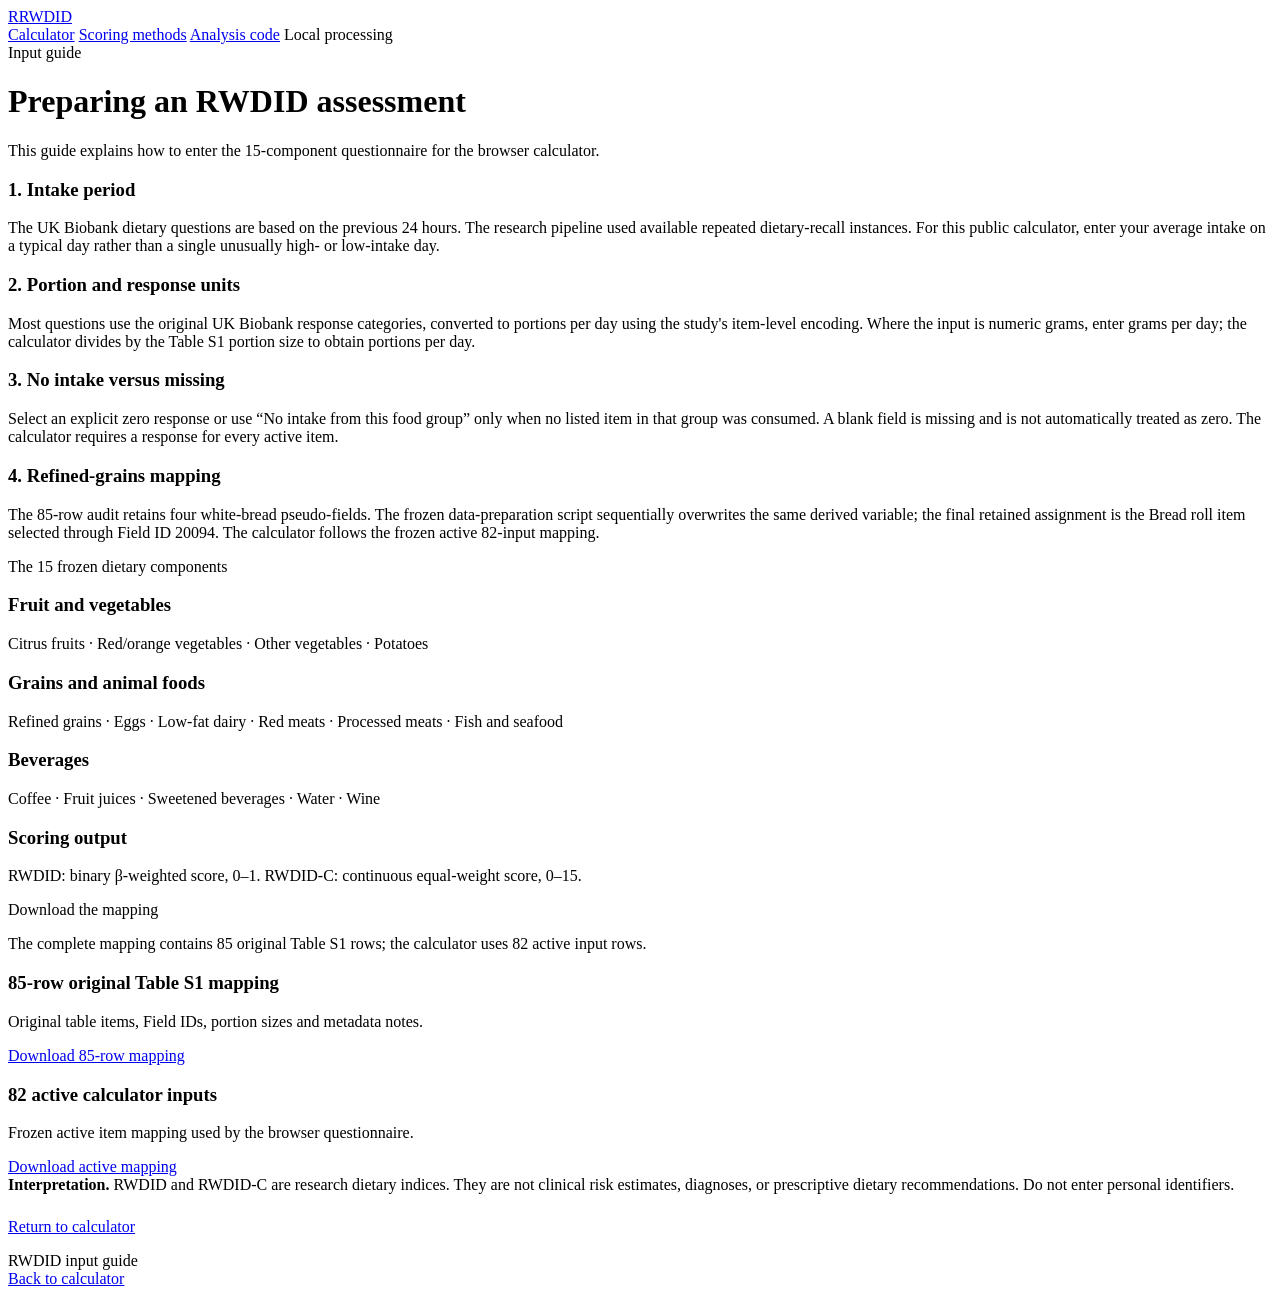
==== input-guide.html @ 2bdc981e "Add files via upload" ====
<!doctype html>
<html lang="en">
<head>
  <meta charset="utf-8">
  <meta name="viewport" content="width=device-width, initial-scale=1">
  <title>RWDID | Input Guide</title>
  <link rel="stylesheet" href="assets/styles.css">
</head>
<body>
  <header class="topbar">
    <div class="container nav">
      <a class="brand" href="index.html"><span class="brand-mark">R</span><span>RWDID</span></a>
      <nav class="nav-links">
        <a href="index.html#calculator">Calculator</a>
        <a href="index.html#methods">Scoring methods</a>
        <a href="index.html#analysis-code">Analysis code</a>
        <span class="local-pill"><i></i> Local processing</span>
      </nav>
    </div>
  </header>
  <main class="methods-section">
    <div class="container">
      <div class="section-kicker">Input guide</div>
      <h1 class="section-title">Preparing an RWDID assessment</h1>
      <p class="section-copy">This guide explains how to enter the 15-component questionnaire for the browser calculator.</p>

      <div class="method-grid">
        <article class="method-card">
          <h3>1. Intake period</h3>
          <p>The UK Biobank dietary questions are based on the previous 24 hours. The research pipeline used available repeated dietary-recall instances. For this public calculator, enter your average intake on a typical day rather than a single unusually high- or low-intake day.</p>
        </article>
        <article class="method-card">
          <h3>2. Portion and response units</h3>
          <p>Most questions use the original UK Biobank response categories, converted to portions per day using the study's item-level encoding. Where the input is numeric grams, enter grams per day; the calculator divides by the Table S1 portion size to obtain portions per day.</p>
        </article>
        <article class="method-card">
          <h3>3. No intake versus missing</h3>
          <p>Select an explicit zero response or use “No intake from this food group” only when no listed item in that group was consumed. A blank field is missing and is not automatically treated as zero. The calculator requires a response for every active item.</p>
        </article>
        <article class="method-card">
          <h3>4. Refined-grains mapping</h3>
          <p>The 85-row audit retains four white-bread pseudo-fields. The frozen data-preparation script sequentially overwrites the same derived variable; the final retained assignment is the Bread roll item selected through Field ID 20094. The calculator follows the frozen active 82-input mapping.</p>
        </article>
      </div>

      <div class="section-subhead">The 15 frozen dietary components</div>
      <div class="resource-grid">
        <article class="resource-card"><h3>Fruit and vegetables</h3><p>Citrus fruits · Red/orange vegetables · Other vegetables · Potatoes</p></article>
        <article class="resource-card"><h3>Grains and animal foods</h3><p>Refined grains · Eggs · Low-fat dairy · Red meats · Processed meats · Fish and seafood</p></article>
        <article class="resource-card"><h3>Beverages</h3><p>Coffee · Fruit juices · Sweetened beverages · Water · Wine</p></article>
        <article class="resource-card"><h3>Scoring output</h3><p>RWDID: binary β-weighted score, 0–1. RWDID-C: continuous equal-weight score, 0–15.</p></article>
      </div>

      <div class="section-subhead">Download the mapping</div>
      <p class="section-copy">The complete mapping contains 85 original Table S1 rows; the calculator uses 82 active input rows.</p>
      <div class="resource-grid">
        <article class="resource-card">
          <h3>85-row original Table S1 mapping</h3>
          <p>Original table items, Field IDs, portion sizes and metadata notes.</p>
          <a class="btn btn-secondary" href="data/field_mapping_final15_85.csv" download>Download 85-row mapping</a>
        </article>
        <article class="resource-card">
          <h3>82 active calculator inputs</h3>
          <p>Frozen active item mapping used by the browser questionnaire.</p>
          <a class="btn btn-secondary" href="data/field_mapping_active82.csv" download>Download active mapping</a>
        </article>
      </div>

      <div class="note-block">
        <strong>Interpretation.</strong> RWDID and RWDID-C are research dietary indices. They are not clinical risk estimates, diagnoses, or prescriptive dietary recommendations. Do not enter personal identifiers.
      </div>
      <p style="margin-top:24px"><a class="btn btn-primary" href="index.html#calculator">Return to calculator</a></p>
    </div>
  </main>
  <footer class="footer"><div class="container footer-row"><span>RWDID input guide</span><div class="footer-links"><a href="index.html">Back to calculator</a></div></div></footer>
</body>
</html>
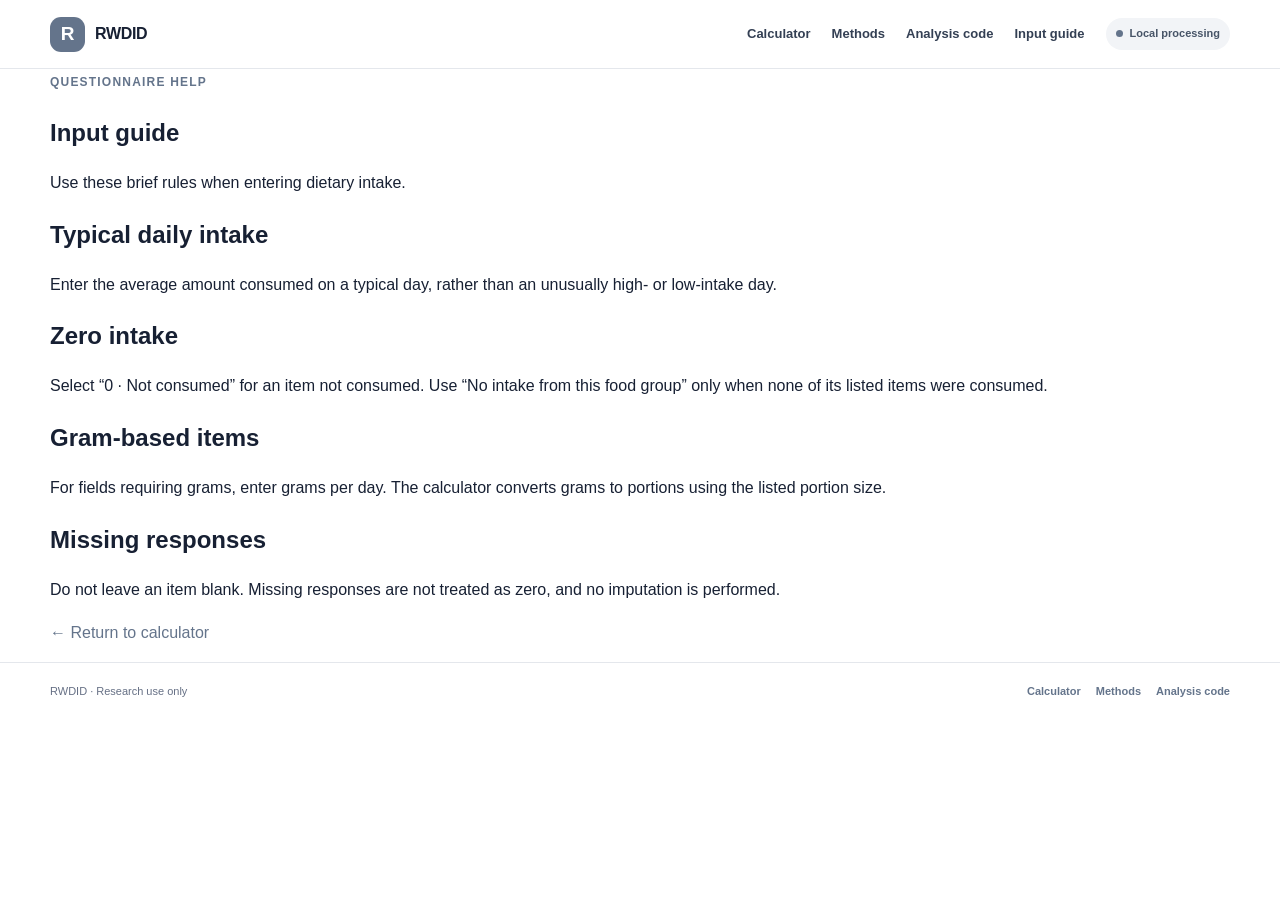
==== commit 29c1f3fd: "Add files via upload" ====
--- a/input-guide.html
+++ b/input-guide.html
@@ -3,75 +3,39 @@
 <head>
   <meta charset="utf-8">
   <meta name="viewport" content="width=device-width, initial-scale=1">
+  <meta name="description" content="Brief input guide for the 15-component RWDID dietary questionnaire.">
   <title>RWDID | Input Guide</title>
   <link rel="stylesheet" href="assets/styles.css">
+  <script defer src="assets/palette.js"></script>
 </head>
 <body>
-  <header class="topbar">
-    <div class="container nav">
-      <a class="brand" href="index.html"><span class="brand-mark">R</span><span>RWDID</span></a>
-      <nav class="nav-links">
-        <a href="index.html#calculator">Calculator</a>
-        <a href="index.html#methods">Scoring methods</a>
-        <a href="index.html#analysis-code">Analysis code</a>
-        <span class="local-pill"><i></i> Local processing</span>
-      </nav>
+<header class="topbar"><div class="container nav">
+  <a class="brand" href="index.html"><span class="brand-mark">R</span><strong>RWDID</strong></a>
+  <nav class="nav-links" aria-label="Main navigation">
+    <a href="index.html">Calculator</a><a href="methods.html">Methods</a>
+    <a href="resources.html">Analysis code</a><a href="input-guide.html" aria-current="page">Input guide</a>
+    <span class="local-pill"><i class="local-dot"></i> Local processing</span>
+  </nav>
+</div></header>
+<div id="boot-state" class="boot-state" hidden>Loading…</div>
+<main id="app-shell">
+  <section class="page-hero"><div class="container">
+    <div class="eyebrow">Questionnaire help</div>
+    <h1>Input guide</h1>
+    <p>Use these brief rules when entering dietary intake.</p>
+  </div></section>
+  <section class="content-section"><div class="container">
+    <div class="guide-grid">
+      <article class="guide-card"><h2>Typical daily intake</h2><p>Enter the average amount consumed on a typical day, rather than an unusually high- or low-intake day.</p></article>
+      <article class="guide-card"><h2>Zero intake</h2><p>Select “0 · Not consumed” for an item not consumed. Use “No intake from this food group” only when none of its listed items were consumed.</p></article>
+      <article class="guide-card"><h2>Gram-based items</h2><p>For fields requiring grams, enter grams per day. The calculator converts grams to portions using the listed portion size.</p></article>
+      <article class="guide-card"><h2>Missing responses</h2><p>Do not leave an item blank. Missing responses are not treated as zero, and no imputation is performed.</p></article>
     </div>
-  </header>
-  <main class="methods-section">
-    <div class="container">
-      <div class="section-kicker">Input guide</div>
-      <h1 class="section-title">Preparing an RWDID assessment</h1>
-      <p class="section-copy">This guide explains how to enter the 15-component questionnaire for the browser calculator.</p>
-
-      <div class="method-grid">
-        <article class="method-card">
-          <h3>1. Intake period</h3>
-          <p>The UK Biobank dietary questions are based on the previous 24 hours. The research pipeline used available repeated dietary-recall instances. For this public calculator, enter your average intake on a typical day rather than a single unusually high- or low-intake day.</p>
-        </article>
-        <article class="method-card">
-          <h3>2. Portion and response units</h3>
-          <p>Most questions use the original UK Biobank response categories, converted to portions per day using the study's item-level encoding. Where the input is numeric grams, enter grams per day; the calculator divides by the Table S1 portion size to obtain portions per day.</p>
-        </article>
-        <article class="method-card">
-          <h3>3. No intake versus missing</h3>
-          <p>Select an explicit zero response or use “No intake from this food group” only when no listed item in that group was consumed. A blank field is missing and is not automatically treated as zero. The calculator requires a response for every active item.</p>
-        </article>
-        <article class="method-card">
-          <h3>4. Refined-grains mapping</h3>
-          <p>The 85-row audit retains four white-bread pseudo-fields. The frozen data-preparation script sequentially overwrites the same derived variable; the final retained assignment is the Bread roll item selected through Field ID 20094. The calculator follows the frozen active 82-input mapping.</p>
-        </article>
-      </div>
-
-      <div class="section-subhead">The 15 frozen dietary components</div>
-      <div class="resource-grid">
-        <article class="resource-card"><h3>Fruit and vegetables</h3><p>Citrus fruits · Red/orange vegetables · Other vegetables · Potatoes</p></article>
-        <article class="resource-card"><h3>Grains and animal foods</h3><p>Refined grains · Eggs · Low-fat dairy · Red meats · Processed meats · Fish and seafood</p></article>
-        <article class="resource-card"><h3>Beverages</h3><p>Coffee · Fruit juices · Sweetened beverages · Water · Wine</p></article>
-        <article class="resource-card"><h3>Scoring output</h3><p>RWDID: binary β-weighted score, 0–1. RWDID-C: continuous equal-weight score, 0–15.</p></article>
-      </div>
-
-      <div class="section-subhead">Download the mapping</div>
-      <p class="section-copy">The complete mapping contains 85 original Table S1 rows; the calculator uses 82 active input rows.</p>
-      <div class="resource-grid">
-        <article class="resource-card">
-          <h3>85-row original Table S1 mapping</h3>
-          <p>Original table items, Field IDs, portion sizes and metadata notes.</p>
-          <a class="btn btn-secondary" href="data/field_mapping_final15_85.csv" download>Download 85-row mapping</a>
-        </article>
-        <article class="resource-card">
-          <h3>82 active calculator inputs</h3>
-          <p>Frozen active item mapping used by the browser questionnaire.</p>
-          <a class="btn btn-secondary" href="data/field_mapping_active82.csv" download>Download active mapping</a>
-        </article>
-      </div>
-
-      <div class="note-block">
-        <strong>Interpretation.</strong> RWDID and RWDID-C are research dietary indices. They are not clinical risk estimates, diagnoses, or prescriptive dietary recommendations. Do not enter personal identifiers.
-      </div>
-      <p style="margin-top:24px"><a class="btn btn-primary" href="index.html#calculator">Return to calculator</a></p>
-    </div>
-  </main>
-  <footer class="footer"><div class="container footer-row"><span>RWDID input guide</span><div class="footer-links"><a href="index.html">Back to calculator</a></div></div></footer>
+    <p class="section-intro" style="margin-top:18px"><a href="index.html#calculator">← Return to calculator</a></p>
+  </div></section>
+</main>
+<footer class="footer"><div class="container footer-row">
+  <span>RWDID · Research use only</span><div class="footer-links"><a href="index.html">Calculator</a><a href="methods.html">Methods</a><a href="resources.html">Analysis code</a></div>
+</div></footer>
 </body>
 </html>
--- a/assets/styles.css
+++ b/assets/styles.css
@@ -0,0 +1,181 @@
+ :root{
+  --ink:#172033; --muted:#667085; --line:#e4e7ec; --soft:#f8fafc;
+  --surface:#ffffff; --surface-alt:#fbfcfe; --shadow:0 10px 34px rgba(16,24,40,.07);
+  --radius:18px;
+  --neutral:#344054;
+  --friendly-1:#64748b; --friendly-2:#64748b; --friendly-3:#64748b;
+  --friendly-4:#64748b; --friendly-5:#64748b; --friendly-6:#64748b;
+  --friendly-7:#64748b; --friendly-8:#64748b; --friendly-9:#64748b;
+  --friendly-10:#64748b; --friendly-11:#64748b; --friendly-12:#64748b; --friendly-13:#64748b;
+}
+*{box-sizing:border-box}
+html{scroll-behavior:smooth}
+body{margin:0;color:var(--ink);font-family:Inter,ui-sans-serif,-apple-system,BlinkMacSystemFont,"Segoe UI",Roboto,Helvetica,Arial,sans-serif;background:#fff;line-height:1.55}
+a{color:var(--friendly-3);text-decoration:none}
+a:hover{text-decoration:underline}
+.container{width:min(1180px,calc(100% - 42px));margin:0 auto}
+.topbar{position:sticky;top:0;z-index:30;background:rgba(255,255,255,.94);backdrop-filter:blur(14px);border-bottom:1px solid var(--line)}
+.nav{min-height:68px;display:flex;align-items:center;justify-content:space-between;gap:24px}
+.brand{display:flex;align-items:center;gap:10px;font-weight:850;color:var(--ink);letter-spacing:-.02em}
+.brand-mark{width:35px;height:35px;border-radius:11px;background:var(--friendly-1);display:grid;place-items:center;color:#fff;font-weight:900;font-size:19px}
+.nav-links{display:flex;align-items:center;gap:21px;font-size:13px;font-weight:700;flex-wrap:wrap}
+.nav-links a{color:#344054}
+.local-pill{display:inline-flex;align-items:center;gap:7px;padding:7px 10px;border-radius:999px;background:#f2f4f7;color:#475467;font-size:11px;font-weight:750}
+.local-pill i{width:7px;height:7px;border-radius:50%;background:var(--friendly-4)}
+.hero{padding:76px 0 58px;background:radial-gradient(circle at 84% 5%,rgba(100,116,139,.10) 0,rgba(100,116,139,0) 34%),linear-gradient(180deg,#fff 0,#fbfcff 100%)}
+.hero-inner{max-width:1180px}
+.eyebrow{display:inline-flex;align-items:center;gap:8px;color:var(--friendly-3);font-size:12px;text-transform:uppercase;letter-spacing:.1em;font-weight:850}
+.hero h1{font-size:clamp(48px,7vw,76px);line-height:.98;margin:16px 0 12px;letter-spacing:-.06em}
+.hero .subhead{font-size:22px;font-weight:700;color:#344054;margin:0 0 14px}
+.hero p.lead{font-size:17px;max-width:790px;color:var(--muted);margin:0 0 26px}
+.hero-actions{display:flex;gap:11px;flex-wrap:wrap}
+.btn{border:0;border-radius:11px;padding:11px 17px;font:inherit;font-size:13px;font-weight:780;cursor:pointer;display:inline-flex;align-items:center;justify-content:center;gap:8px;transition:.18s ease}
+.btn-primary{background:var(--friendly-1);color:#fff;box-shadow:0 5px 15px rgba(23,32,51,.13)}
+.btn-primary:hover{filter:brightness(.92);text-decoration:none;transform:translateY(-1px)}
+.btn-secondary{background:#fff;color:#344054;border:1px solid #d0d5dd}
+.btn-secondary:hover{background:#f9fafb;text-decoration:none}
+.btn:disabled{opacity:.45;cursor:not-allowed;transform:none}
+.privacy-note{margin-top:18px;color:var(--muted);font-size:12px;display:flex;align-items:flex-start;gap:8px;max-width:860px}
+.privacy-note svg{width:16px;height:16px;flex:0 0 16px;margin-top:2px}
+.palette-warning{margin-top:18px;padding:12px 14px;border:1px solid #f2d28a;border-left:4px solid #b7791f;border-radius:9px;background:#fffbeb;color:#795b20;font-size:12px;max-width:900px}
+.palette-warning code{font-size:11px}
+.what{padding:42px 0 66px}
+.section-kicker{font-size:11px;font-weight:850;letter-spacing:.12em;color:var(--friendly-3);text-transform:uppercase}
+.section-title{font-size:clamp(27px,3.4vw,35px);letter-spacing:-.04em;margin:7px 0 8px}
+.section-copy{color:var(--muted);max-width:820px;margin:0;font-size:14px}
+.steps{display:grid;grid-template-columns:repeat(3,1fr);gap:17px;margin-top:26px}
+.step-card{border:1px solid var(--line);border-radius:var(--radius);padding:21px;background:#fff;box-shadow:0 2px 8px rgba(16,24,40,.025)}
+.step-num{width:34px;height:34px;border-radius:10px;background:color-mix(in srgb,var(--friendly-3) 14%,white);color:var(--friendly-3);display:grid;place-items:center;font-weight:850}
+.step-card h3{font-size:16px;margin:14px 0 6px}
+.step-card p{margin:0;color:var(--muted);font-size:13px}
+.assessment{background:var(--soft);padding:60px 0 76px;border-top:1px solid #eef2f6;border-bottom:1px solid #eef2f6}
+.assessment-head{margin-bottom:22px}
+.progress-panel{display:flex;align-items:center;justify-content:space-between;gap:20px;background:#fff;border:1px solid var(--line);border-radius:13px;padding:14px 17px;margin:20px 0}
+.progress-copy{flex:1}
+.progress-copy strong{font-size:13px;color:#344054}
+.progress-copy small{font-size:11px;color:var(--muted)}
+.progress-track{height:7px;background:#edf0f4;border-radius:99px;max-width:540px;margin:8px 0 5px;overflow:hidden}
+.progress-track span{height:100%;width:0;display:block;border-radius:99px;background:var(--friendly-4);transition:width .2s ease}
+.progress-percent{font-size:19px;color:var(--friendly-3)}
+.assessment-grid{display:grid;grid-template-columns:minmax(0,1.08fr) minmax(350px,.92fr);gap:20px;align-items:start}
+.questionnaire-column{min-width:0}
+.food-group{background:#fff;border:1px solid var(--line);border-radius:13px;margin:12px 0;overflow:hidden;box-shadow:0 1px 2px rgba(16,24,40,.02)}
+.food-group summary{display:flex;align-items:center;gap:11px;cursor:pointer;list-style:none;padding:13px 15px;background:#fff}
+.food-group summary::-webkit-details-marker{display:none}
+.food-group[open] summary{border-bottom:1px solid #eef2f6;background:#fcfcfd}
+.group-index{width:30px;height:30px;flex:0 0 30px;border-radius:9px;background:var(--group-color);color:#fff;display:grid;place-items:center;font-size:11px;font-weight:850}
+.group-title{flex:1;font-size:13px;font-weight:800;color:#344054}
+.group-title small{display:block;color:#98a2b3;font-size:10px;font-weight:500;margin-top:2px}
+.group-progress{font-size:10px;color:#98a2b3;background:#f2f4f7;padding:4px 8px;border-radius:99px;white-space:nowrap}
+.group-progress.complete{background:color-mix(in srgb,var(--friendly-4) 15%,white);color:var(--friendly-4)}
+.chevron{color:#98a2b3;font-size:17px}
+.food-group[open] .chevron{transform:rotate(180deg)}
+.group-content{padding:13px 15px 16px}
+.group-tools{display:flex;align-items:center;justify-content:space-between;gap:10px;flex-wrap:wrap;margin-bottom:13px}
+.no-intake{font-size:11px;color:#475467;display:flex;align-items:center;gap:7px}
+.no-intake input{accent-color:var(--friendly-4);width:15px;height:15px}
+.clear-group{border:1px solid #d0d5dd;background:#fff;color:#667085;border-radius:8px;padding:6px 9px;font-size:10px;cursor:pointer}
+.clear-group:hover{border-color:var(--friendly-3);color:var(--friendly-3)}
+.field-grid{display:grid;grid-template-columns:repeat(2,minmax(0,1fr));gap:12px}
+.field-card{min-width:0;padding:9px;border:1px solid #eef0f3;border-radius:10px;background:#fff}
+.field-label{display:flex;align-items:center;gap:6px;font-size:11px;font-weight:800;color:#344054;line-height:1.35}
+.field-info{display:inline-grid;place-items:center;width:15px;height:15px;border-radius:50%;background:#eef2f6;color:#667085;font-size:9px;cursor:help}
+.field-prompt{font-size:10px;color:#7b8493;line-height:1.4;min-height:29px;margin:6px 0}
+.answer{width:100%;height:36px;border:1px solid #d0d5dd;border-radius:8px;padding:0 9px;background:#fff;color:#344054;font:inherit;font-size:11px}
+.answer:focus{outline:none;border-color:var(--friendly-3);box-shadow:0 0 0 3px color-mix(in srgb,var(--friendly-3) 12%,white)}
+.answer:disabled{background:#f2f4f7;color:#98a2b3}
+.field-meta{display:block;color:#98a2b3;font-size:9px;line-height:1.4;margin-top:5px}
+.inline-note{margin:0 0 12px;padding:10px 12px;background:#fffbeb;border-left:3px solid #d69e2e;color:#795b20;font-size:10px;border-radius:5px}
+.form-actions{padding:17px 3px 24px}
+.status-text{font-size:11px;color:#667085;margin:0 0 10px}
+.status-text.success{color:var(--friendly-4)}
+.status-text.error{color:#b42318}
+.action-buttons{display:flex;gap:9px;flex-wrap:wrap}
+.panel{background:#fff;border:1px solid var(--line);border-radius:var(--radius);box-shadow:0 4px 20px rgba(16,24,40,.04);overflow:hidden}
+.result-panel{position:sticky;top:88px}
+.panel-head{padding:20px 21px 16px;border-bottom:1px solid #eef2f6}
+.panel-head .small{font-size:10px;color:var(--friendly-3);font-weight:850;text-transform:uppercase;letter-spacing:.1em}
+.panel-head h3{margin:5px 0 4px;font-size:19px;letter-spacing:-.025em}
+.panel-head p{margin:0;color:var(--muted);font-size:11px}
+.score-cards{display:grid;grid-template-columns:1fr 1fr;gap:11px;padding:16px}
+.score-card{border:1px solid #e4e7ec;border-radius:12px;padding:13px;background:#fff}
+.score-card-a{border-top:4px solid var(--friendly-4)}
+.score-card-b{border-top:4px solid var(--friendly-8)}
+.score-label{display:block;font-size:10px;font-weight:800;color:#475467;min-height:30px}
+.score-card strong{display:block;font-size:27px;letter-spacing:-.04em;margin:4px 0;color:var(--friendly-3)}
+.score-card small{color:#98a2b3;font-size:10px}
+.score-bar{height:6px;border-radius:99px;background:#eef0f3;overflow:hidden;margin-top:12px}
+.score-bar i{height:100%;width:0;display:block;background:var(--friendly-4);border-radius:99px}
+.score-card-b .score-bar i{background:var(--friendly-8)}
+.result-note{margin:0 16px 14px;padding:10px 11px;border-radius:9px;background:#f8fafc;color:#667085;font-size:10px}
+.table-wrap{width:100%;overflow-x:auto}
+.result-table,.parameter-table{border-collapse:collapse;width:100%;min-width:690px}
+.result-table th,.result-table td,.parameter-table th,.parameter-table td{padding:9px 8px;border-bottom:1px solid #eef0f3;text-align:center;font-size:10px;white-space:nowrap}
+.result-table th,.parameter-table th{background:#f8fafc;color:#667085;font-size:9px;text-transform:uppercase;letter-spacing:.04em}
+.result-table td:first-child,.parameter-table td:first-child{text-align:left;font-weight:750}
+.table-dot{display:inline-block;width:8px;height:8px;border-radius:50%;margin-right:6px}
+.result-actions{display:flex;gap:8px;padding:14px 16px 17px}
+.wide{flex:1}
+.methods-section{padding:62px 0 70px}
+.method-grid{display:grid;grid-template-columns:repeat(2,minmax(0,1fr));gap:16px;margin:23px 0 29px}
+.method-card{border:1px solid var(--line);border-radius:var(--radius);padding:21px;background:#fff}
+.method-kicker{font-size:10px;font-weight:850;text-transform:uppercase;letter-spacing:.09em;color:var(--friendly-3)}
+.method-card h3{font-size:21px;margin:5px 0 10px}
+.formula{padding:13px 15px;border-radius:9px;background:#f8fafc;border-left:4px solid var(--friendly-3);font-family:Georgia,serif;font-size:17px;color:#344054;margin:12px 0}
+.method-card p,.method-card li{font-size:12px;color:#667085;line-height:1.6}
+.method-card ul{padding-left:18px;margin-bottom:0}
+.section-subhead{font-size:17px;font-weight:800;margin:28px 0 10px;letter-spacing:-.02em}
+.parameter-table{min-width:900px}
+.palette-swatches{display:grid;grid-template-columns:repeat(13,minmax(40px,1fr));gap:6px;margin:15px 0}
+.palette-chip{min-width:0;border:1px solid #e4e7ec;border-radius:7px;overflow:hidden;background:#fff}
+.palette-color{display:block;height:30px}
+.palette-chip small{display:block;font-size:8px;color:#667085;padding:4px 2px;text-align:center;overflow-wrap:anywhere}
+.palette-meta{font-size:10px;color:#98a2b3}
+.analysis-section{padding:62px 0 70px;background:#fbfcfe;border-top:1px solid #eef2f6}
+.resource-grid{display:grid;grid-template-columns:repeat(2,minmax(0,1fr));gap:15px;margin:24px 0}
+.resource-card{background:#fff;border:1px solid var(--line);border-radius:var(--radius);padding:20px}
+.resource-icon{width:36px;height:36px;border-radius:10px;background:color-mix(in srgb,var(--friendly-3) 14%,white);color:var(--friendly-3);display:grid;place-items:center;font-weight:900;margin-bottom:11px}
+.resource-card h3{font-size:15px;margin:0 0 8px}
+.resource-card p{font-size:12px;color:var(--muted);margin:0 0 13px;line-height:1.6}
+.resource-card a:not(.btn){display:block;font-size:11px;font-weight:750;color:var(--friendly-3);margin:8px 0;overflow-wrap:anywhere}
+.featured-resource{border-top:4px solid var(--friendly-1)}
+.note-block{padding:13px 15px;background:#f8fafc;border-left:4px solid var(--friendly-3);border-radius:8px;color:#667085;font-size:11px;line-height:1.6}
+.disclaimer{padding:20px 0;background:#f8fafc;border-top:1px solid #eef2f6}
+.disclaimer p{font-size:11px;color:#667085;margin:0}
+.footer{background:#fff;border-top:1px solid var(--line);padding:20px 0}
+.footer-row{display:flex;justify-content:space-between;gap:15px;align-items:center;flex-wrap:wrap;font-size:11px;color:#667085}
+.footer-links{display:flex;gap:15px;flex-wrap:wrap}
+.footer-links a{color:var(--friendly-3);font-weight:700}
+.footer-links span{font-size:10px;color:#98a2b3}
+.loading-panel,.error-panel{padding:25px;background:#fff;border:1px dashed #d0d5dd;border-radius:12px;color:#667085;font-size:12px;text-align:center}
+.error-panel{border-color:#fda29b;color:#b42318}
+[hidden]{display:none!important}
+@media(max-width:980px){
+  .assessment-grid{grid-template-columns:1fr}
+  .result-panel{position:static}
+  .result-table,.parameter-table{min-width:680px}
+  .palette-swatches{grid-template-columns:repeat(7,minmax(40px,1fr))}
+}
+@media(max-width:700px){
+  .container{width:calc(100% - 26px)}
+  .nav{padding:10px 0;align-items:flex-start;flex-direction:column;gap:10px}
+  .nav-links{gap:12px;font-size:11px}
+  .hero{padding:52px 0 42px}
+  .hero .subhead{font-size:18px}
+  .hero p.lead{font-size:15px}
+  .steps,.method-grid,.resource-grid{grid-template-columns:1fr}
+  .field-grid{grid-template-columns:1fr}
+  .field-prompt{min-height:0}
+  .score-cards{grid-template-columns:1fr}
+  .action-buttons{flex-direction:column}
+  .action-buttons .btn{width:100%}
+  .result-actions{flex-direction:column}
+  .palette-swatches{grid-template-columns:repeat(4,minmax(40px,1fr))}
+  .progress-panel{align-items:flex-start}
+}
+@media print{
+  .topbar,.hero-actions,.form-actions,.result-actions,.footer{display:none!important}
+  body{background:#fff}
+  .assessment{background:#fff;padding:0}
+  .result-panel{position:static}
+}
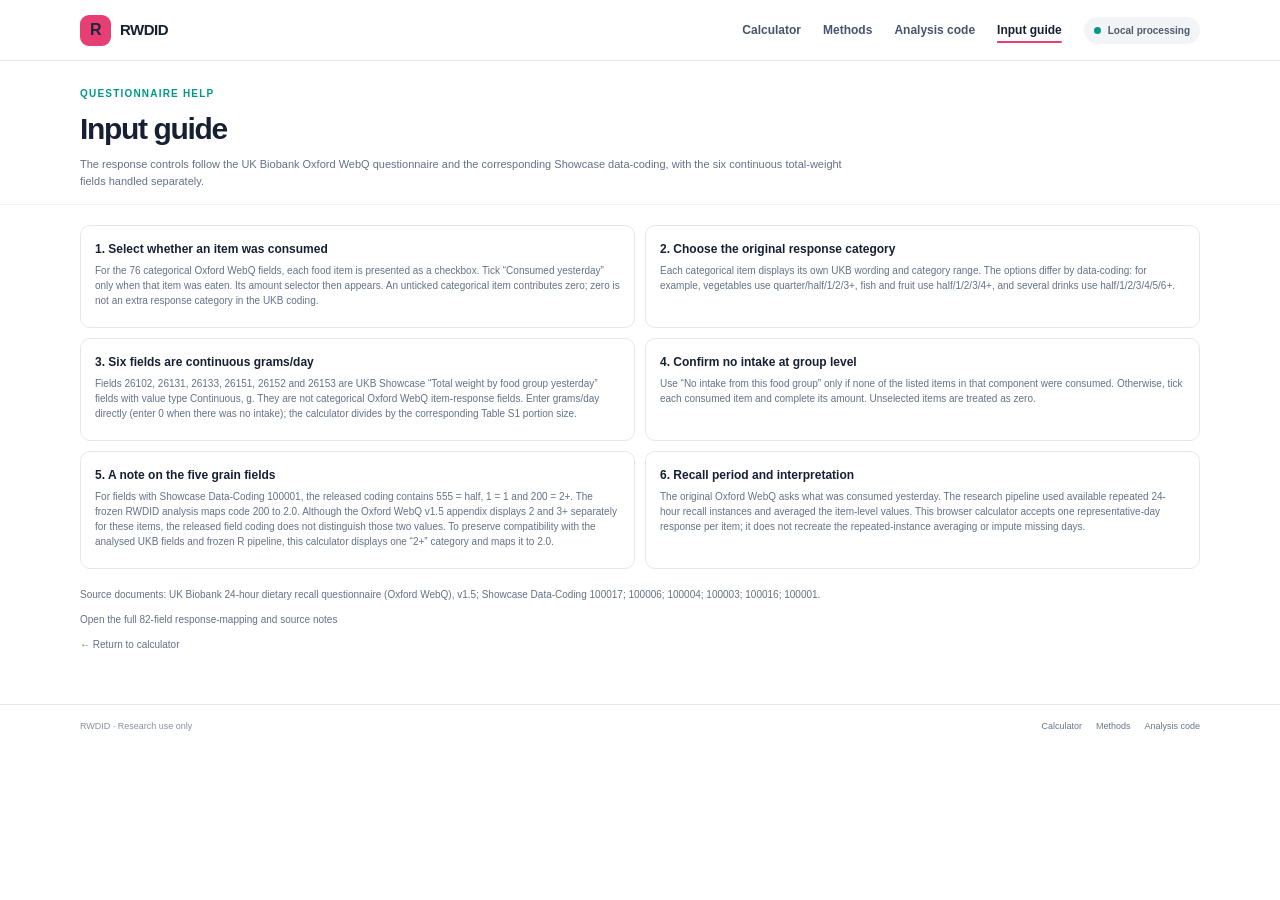
==== commit 766d5895: "Add files via upload" ====
--- a/input-guide.html
+++ b/input-guide.html
@@ -3,7 +3,7 @@
 <head>
   <meta charset="utf-8">
   <meta name="viewport" content="width=device-width, initial-scale=1">
-  <meta name="description" content="Brief input guide for the 15-component RWDID dietary questionnaire.">
+  <meta name="description" content="UK Biobank Oxford WebQ response options and input instructions for the 15-component RWDID calculator.">
   <title>RWDID | Input Guide</title>
   <link rel="stylesheet" href="assets/styles.css">
   <script defer src="assets/palette.js"></script>
@@ -17,21 +17,50 @@
     <span class="local-pill"><i class="local-dot"></i> Local processing</span>
   </nav>
 </div></header>
-<div id="boot-state" class="boot-state" hidden>Loading…</div>
 <main id="app-shell">
   <section class="page-hero"><div class="container">
     <div class="eyebrow">Questionnaire help</div>
     <h1>Input guide</h1>
-    <p>Use these brief rules when entering dietary intake.</p>
+    <p>The response controls follow the UK Biobank Oxford WebQ questionnaire and the corresponding Showcase data-coding, with the six continuous total-weight fields handled separately.</p>
   </div></section>
   <section class="content-section"><div class="container">
     <div class="guide-grid">
-      <article class="guide-card"><h2>Typical daily intake</h2><p>Enter the average amount consumed on a typical day, rather than an unusually high- or low-intake day.</p></article>
-      <article class="guide-card"><h2>Zero intake</h2><p>Select “0 · Not consumed” for an item not consumed. Use “No intake from this food group” only when none of its listed items were consumed.</p></article>
-      <article class="guide-card"><h2>Gram-based items</h2><p>For fields requiring grams, enter grams per day. The calculator converts grams to portions using the listed portion size.</p></article>
-      <article class="guide-card"><h2>Missing responses</h2><p>Do not leave an item blank. Missing responses are not treated as zero, and no imputation is performed.</p></article>
+      <article class="guide-card">
+        <h2>1. Select whether an item was consumed</h2>
+        <p>For the 76 categorical Oxford WebQ fields, each food item is presented as a checkbox. Tick “Consumed yesterday” only when that item was eaten. Its amount selector then appears. An unticked categorical item contributes zero; zero is not an extra response category in the UKB coding.</p>
+      </article>
+      <article class="guide-card">
+        <h2>2. Choose the original response category</h2>
+        <p>Each categorical item displays its own UKB wording and category range. The options differ by data-coding: for example, vegetables use quarter/half/1/2/3+, fish and fruit use half/1/2/3/4+, and several drinks use half/1/2/3/4/5/6+.</p>
+      </article>
+      <article class="guide-card">
+        <h2>3. Six fields are continuous grams/day</h2>
+        <p>Fields 26102, 26131, 26133, 26151, 26152 and 26153 are UKB Showcase “Total weight by food group yesterday” fields with value type Continuous, g. They are not categorical Oxford WebQ item-response fields. Enter grams/day directly (enter 0 when there was no intake); the calculator divides by the corresponding Table S1 portion size.</p>
+      </article>
+      <article class="guide-card">
+        <h2>4. Confirm no intake at group level</h2>
+        <p>Use “No intake from this food group” only if none of the listed items in that component were consumed. Otherwise, tick each consumed item and complete its amount. Unselected items are treated as zero.</p>
+      </article>
+      <article class="guide-card">
+        <h2>5. A note on the five grain fields</h2>
+        <p>For fields with Showcase Data-Coding 100001, the released coding contains 555 = half, 1 = 1 and 200 = 2+. The frozen RWDID analysis maps code 200 to 2.0. Although the Oxford WebQ v1.5 appendix displays 2 and 3+ separately for these items, the released field coding does not distinguish those two values. To preserve compatibility with the analysed UKB fields and frozen R pipeline, this calculator displays one “2+” category and maps it to 2.0.</p>
+      </article>
+      <article class="guide-card">
+        <h2>6. Recall period and interpretation</h2>
+        <p>The original Oxford WebQ asks what was consumed yesterday. The research pipeline used available repeated 24-hour recall instances and averaged the item-level values. This browser calculator accepts one representative-day response per item; it does not recreate the repeated-instance averaging or impute missing days.</p>
+      </article>
     </div>
-    <p class="section-intro" style="margin-top:18px"><a href="index.html#calculator">← Return to calculator</a></p>
+    <p class="section-intro" style="margin-top:18px">
+      Source documents: <a href="https://biobank.ctsu.ox.ac.uk/showcase/showcase/docs/DietWebQ.pdf" target="_blank" rel="noopener">UK Biobank 24-hour dietary recall questionnaire (Oxford WebQ), v1.5</a>;
+      <a href="https://biobank.ndph.ox.ac.uk/showcase/coding.cgi?id=100017" target="_blank" rel="noopener">Showcase Data-Coding 100017</a>;
+      <a href="https://biobank.ndph.ox.ac.uk/showcase/coding.cgi?id=100006" target="_blank" rel="noopener">100006</a>;
+      <a href="https://biobank.ndph.ox.ac.uk/showcase/coding.cgi?id=100004" target="_blank" rel="noopener">100004</a>;
+      <a href="https://biobank.ndph.ox.ac.uk/showcase/coding.cgi?id=100003" target="_blank" rel="noopener">100003</a>;
+      <a href="https://biobank.ndph.ox.ac.uk/showcase/coding.cgi?id=100016" target="_blank" rel="noopener">100016</a>;
+      <a href="https://biobank.ndph.ox.ac.uk/showcase/coding.cgi?id=100001" target="_blank" rel="noopener">100001</a>.
+    </p>
+    <p class="section-intro"><a href="docs/ukb_questionnaire_response_mapping.md">Open the full 82-field response-mapping and source notes</a></p>
+    <p class="section-intro"><a href="index.html#calculator">← Return to calculator</a></p>
   </div></section>
 </main>
 <footer class="footer"><div class="container footer-row">
--- a/assets/styles.css
+++ b/assets/styles.css
@@ -1,181 +1,178 @@
- :root{
-  --ink:#172033; --muted:#667085; --line:#e4e7ec; --soft:#f8fafc;
-  --surface:#ffffff; --surface-alt:#fbfcfe; --shadow:0 10px 34px rgba(16,24,40,.07);
-  --radius:18px;
-  --neutral:#344054;
-  --friendly-1:#64748b; --friendly-2:#64748b; --friendly-3:#64748b;
-  --friendly-4:#64748b; --friendly-5:#64748b; --friendly-6:#64748b;
-  --friendly-7:#64748b; --friendly-8:#64748b; --friendly-9:#64748b;
-  --friendly-10:#64748b; --friendly-11:#64748b; --friendly-12:#64748b; --friendly-13:#64748b;
+*{box-sizing:border-box}
+:root{
+  --ink:#172033;--muted:#657187;--soft:#f6f7f9;--line:#e4e8ee;--paper:#fff;
+  --friendly-1:transparent;--friendly-2:transparent;--friendly-3:transparent;
+  --friendly-4:transparent;--friendly-5:transparent;--friendly-6:transparent;
+  --friendly-7:transparent;--friendly-8:transparent;--friendly-9:transparent;
+  --friendly-10:transparent;--friendly-11:transparent;--friendly-12:transparent;--friendly-13:transparent;
+  --friendly-1-contrast:#172033;--friendly-2-contrast:#172033;--friendly-3-contrast:#172033;
+  --friendly-4-contrast:#172033;--friendly-5-contrast:#172033;--friendly-6-contrast:#172033;
+  --friendly-7-contrast:#172033;--friendly-8-contrast:#172033;--friendly-9-contrast:#172033;
+  --friendly-10-contrast:#172033;--friendly-11-contrast:#172033;--friendly-12-contrast:#172033;--friendly-13-contrast:#172033;
+  --accent-main:transparent;--accent-main-contrast:#172033;
+  --radius:12px;--shadow:0 3px 14px rgba(20,30,50,.045)
 }
-*{box-sizing:border-box}
-html{scroll-behavior:smooth}
-body{margin:0;color:var(--ink);font-family:Inter,ui-sans-serif,-apple-system,BlinkMacSystemFont,"Segoe UI",Roboto,Helvetica,Arial,sans-serif;background:#fff;line-height:1.55}
-a{color:var(--friendly-3);text-decoration:none}
+html{scroll-behavior:smooth;scroll-padding-top:82px}
+body{margin:0;background:#fff;color:var(--ink);font-family:Inter,-apple-system,BlinkMacSystemFont,"Segoe UI",Arial,sans-serif;line-height:1.5}
+a{color:inherit;text-decoration:none}
 a:hover{text-decoration:underline}
-.container{width:min(1180px,calc(100% - 42px));margin:0 auto}
-.topbar{position:sticky;top:0;z-index:30;background:rgba(255,255,255,.94);backdrop-filter:blur(14px);border-bottom:1px solid var(--line)}
-.nav{min-height:68px;display:flex;align-items:center;justify-content:space-between;gap:24px}
-.brand{display:flex;align-items:center;gap:10px;font-weight:850;color:var(--ink);letter-spacing:-.02em}
-.brand-mark{width:35px;height:35px;border-radius:11px;background:var(--friendly-1);display:grid;place-items:center;color:#fff;font-weight:900;font-size:19px}
-.nav-links{display:flex;align-items:center;gap:21px;font-size:13px;font-weight:700;flex-wrap:wrap}
-.nav-links a{color:#344054}
-.local-pill{display:inline-flex;align-items:center;gap:7px;padding:7px 10px;border-radius:999px;background:#f2f4f7;color:#475467;font-size:11px;font-weight:750}
-.local-pill i{width:7px;height:7px;border-radius:50%;background:var(--friendly-4)}
-.hero{padding:76px 0 58px;background:radial-gradient(circle at 84% 5%,rgba(100,116,139,.10) 0,rgba(100,116,139,0) 34%),linear-gradient(180deg,#fff 0,#fbfcff 100%)}
-.hero-inner{max-width:1180px}
-.eyebrow{display:inline-flex;align-items:center;gap:8px;color:var(--friendly-3);font-size:12px;text-transform:uppercase;letter-spacing:.1em;font-weight:850}
-.hero h1{font-size:clamp(48px,7vw,76px);line-height:.98;margin:16px 0 12px;letter-spacing:-.06em}
-.hero .subhead{font-size:22px;font-weight:700;color:#344054;margin:0 0 14px}
-.hero p.lead{font-size:17px;max-width:790px;color:var(--muted);margin:0 0 26px}
-.hero-actions{display:flex;gap:11px;flex-wrap:wrap}
-.btn{border:0;border-radius:11px;padding:11px 17px;font:inherit;font-size:13px;font-weight:780;cursor:pointer;display:inline-flex;align-items:center;justify-content:center;gap:8px;transition:.18s ease}
-.btn-primary{background:var(--friendly-1);color:#fff;box-shadow:0 5px 15px rgba(23,32,51,.13)}
-.btn-primary:hover{filter:brightness(.92);text-decoration:none;transform:translateY(-1px)}
-.btn-secondary{background:#fff;color:#344054;border:1px solid #d0d5dd}
-.btn-secondary:hover{background:#f9fafb;text-decoration:none}
-.btn:disabled{opacity:.45;cursor:not-allowed;transform:none}
-.privacy-note{margin-top:18px;color:var(--muted);font-size:12px;display:flex;align-items:flex-start;gap:8px;max-width:860px}
-.privacy-note svg{width:16px;height:16px;flex:0 0 16px;margin-top:2px}
-.palette-warning{margin-top:18px;padding:12px 14px;border:1px solid #f2d28a;border-left:4px solid #b7791f;border-radius:9px;background:#fffbeb;color:#795b20;font-size:12px;max-width:900px}
-.palette-warning code{font-size:11px}
-.what{padding:42px 0 66px}
-.section-kicker{font-size:11px;font-weight:850;letter-spacing:.12em;color:var(--friendly-3);text-transform:uppercase}
-.section-title{font-size:clamp(27px,3.4vw,35px);letter-spacing:-.04em;margin:7px 0 8px}
-.section-copy{color:var(--muted);max-width:820px;margin:0;font-size:14px}
-.steps{display:grid;grid-template-columns:repeat(3,1fr);gap:17px;margin-top:26px}
-.step-card{border:1px solid var(--line);border-radius:var(--radius);padding:21px;background:#fff;box-shadow:0 2px 8px rgba(16,24,40,.025)}
-.step-num{width:34px;height:34px;border-radius:10px;background:color-mix(in srgb,var(--friendly-3) 14%,white);color:var(--friendly-3);display:grid;place-items:center;font-weight:850}
-.step-card h3{font-size:16px;margin:14px 0 6px}
-.step-card p{margin:0;color:var(--muted);font-size:13px}
-.assessment{background:var(--soft);padding:60px 0 76px;border-top:1px solid #eef2f6;border-bottom:1px solid #eef2f6}
-.assessment-head{margin-bottom:22px}
-.progress-panel{display:flex;align-items:center;justify-content:space-between;gap:20px;background:#fff;border:1px solid var(--line);border-radius:13px;padding:14px 17px;margin:20px 0}
-.progress-copy{flex:1}
-.progress-copy strong{font-size:13px;color:#344054}
-.progress-copy small{font-size:11px;color:var(--muted)}
-.progress-track{height:7px;background:#edf0f4;border-radius:99px;max-width:540px;margin:8px 0 5px;overflow:hidden}
-.progress-track span{height:100%;width:0;display:block;border-radius:99px;background:var(--friendly-4);transition:width .2s ease}
-.progress-percent{font-size:19px;color:var(--friendly-3)}
-.assessment-grid{display:grid;grid-template-columns:minmax(0,1.08fr) minmax(350px,.92fr);gap:20px;align-items:start}
+button,input,select{font:inherit}
+.container{width:min(1120px,calc(100% - 40px));margin:0 auto}
+.topbar{position:sticky;top:0;z-index:50;background:rgba(255,255,255,.97);backdrop-filter:blur(10px);border-bottom:1px solid var(--line)}
+.nav{min-height:60px;display:flex;align-items:center;justify-content:space-between;gap:18px}
+.brand{display:flex;align-items:center;gap:9px;font-weight:850;letter-spacing:-.03em}
+.brand-mark{width:31px;height:31px;display:grid;place-items:center;border-radius:9px;background:var(--friendly-1);color:var(--friendly-1-contrast);font-size:16px;font-weight:900}
+.brand strong{font-size:15px}
+.nav-links{display:flex;align-items:center;gap:22px;flex-wrap:wrap;font-size:12px;font-weight:700;color:#48546a}
+.nav-links a[aria-current=page]{color:var(--ink);text-decoration:underline;text-decoration-color:var(--friendly-1);text-decoration-thickness:2px;text-underline-offset:7px}
+.local-pill{display:inline-flex;align-items:center;gap:7px;border-radius:99px;background:#f2f4f7;padding:6px 10px;font-size:10px;color:#4e5a6d;white-space:nowrap}
+.local-dot{width:7px;height:7px;border-radius:50%;background:var(--friendly-4);display:inline-block}
+.page-heading{padding:25px 0 17px;border-bottom:1px solid #f0f2f5}
+.eyebrow{font-size:10px;font-weight:850;letter-spacing:.12em;text-transform:uppercase;color:var(--friendly-4)}
+.page-heading h1{font-size:clamp(30px,4vw,42px);letter-spacing:-.06em;line-height:1.05;margin:6px 0 3px}
+.page-subtitle{font-size:15px;font-weight:650;color:#4d5a70;margin:0}
+.calculator-section{padding:22px 0 48px}
+.instructions{display:flex;justify-content:space-between;align-items:flex-end;gap:22px;padding:0 0 17px;margin-bottom:16px;border-bottom:1px solid var(--line)}
+.instructions h2{font-size:19px;letter-spacing:-.03em;margin:0 0 4px}
+.instructions p{font-size:12px;color:var(--muted);margin:0;max-width:760px}
+.instruction-tags{display:flex;gap:7px;flex-wrap:wrap;justify-content:flex-end}
+.instruction-tags span{border:1px solid var(--line);border-radius:99px;padding:5px 9px;font-size:10px;font-weight:700;color:#596579;white-space:nowrap}
+.calculator-layout{display:grid;grid-template-columns:minmax(0,1fr) 220px;gap:22px;align-items:start}
 .questionnaire-column{min-width:0}
-.food-group{background:#fff;border:1px solid var(--line);border-radius:13px;margin:12px 0;overflow:hidden;box-shadow:0 1px 2px rgba(16,24,40,.02)}
-.food-group summary{display:flex;align-items:center;gap:11px;cursor:pointer;list-style:none;padding:13px 15px;background:#fff}
+.loading-inline{font-size:12px;color:var(--muted);padding:16px}
+.food-group{background:#fff;border:1px solid var(--line);border-radius:10px;margin:0 0 8px;overflow:hidden}
+.food-group[open]{border-color:#cbd3de;box-shadow:var(--shadow)}
+.food-group summary{display:flex;align-items:center;gap:10px;cursor:pointer;list-style:none;padding:9px 12px;min-height:49px}
 .food-group summary::-webkit-details-marker{display:none}
-.food-group[open] summary{border-bottom:1px solid #eef2f6;background:#fcfcfd}
-.group-index{width:30px;height:30px;flex:0 0 30px;border-radius:9px;background:var(--group-color);color:#fff;display:grid;place-items:center;font-size:11px;font-weight:850}
-.group-title{flex:1;font-size:13px;font-weight:800;color:#344054}
-.group-title small{display:block;color:#98a2b3;font-size:10px;font-weight:500;margin-top:2px}
-.group-progress{font-size:10px;color:#98a2b3;background:#f2f4f7;padding:4px 8px;border-radius:99px;white-space:nowrap}
-.group-progress.complete{background:color-mix(in srgb,var(--friendly-4) 15%,white);color:var(--friendly-4)}
-.chevron{color:#98a2b3;font-size:17px}
+.food-group[open] summary{border-bottom:1px solid #edf0f4;background:#fcfcfd}
+.group-index{width:27px;height:27px;flex:0 0 27px;border-radius:8px;background:var(--group-color);color:var(--group-contrast);display:grid;place-items:center;font-size:10px;font-weight:900}
+.group-title{flex:1;font-size:12px;font-weight:800;color:#283349}
+.group-title small{display:inline-block;margin-left:8px;font-size:10px;font-weight:500;color:#929bad}
+.group-progress{font-size:9px;color:#8a94a5;background:#f2f4f7;border-radius:99px;padding:4px 8px;white-space:nowrap}
+.group-progress.complete{background:color-mix(in srgb,var(--friendly-4) 15%,white);color:#344054}
+.chevron{font-size:16px;color:#8b95a5;transition:transform .15s}
 .food-group[open] .chevron{transform:rotate(180deg)}
-.group-content{padding:13px 15px 16px}
-.group-tools{display:flex;align-items:center;justify-content:space-between;gap:10px;flex-wrap:wrap;margin-bottom:13px}
-.no-intake{font-size:11px;color:#475467;display:flex;align-items:center;gap:7px}
-.no-intake input{accent-color:var(--friendly-4);width:15px;height:15px}
-.clear-group{border:1px solid #d0d5dd;background:#fff;color:#667085;border-radius:8px;padding:6px 9px;font-size:10px;cursor:pointer}
-.clear-group:hover{border-color:var(--friendly-3);color:var(--friendly-3)}
-.field-grid{display:grid;grid-template-columns:repeat(2,minmax(0,1fr));gap:12px}
-.field-card{min-width:0;padding:9px;border:1px solid #eef0f3;border-radius:10px;background:#fff}
-.field-label{display:flex;align-items:center;gap:6px;font-size:11px;font-weight:800;color:#344054;line-height:1.35}
-.field-info{display:inline-grid;place-items:center;width:15px;height:15px;border-radius:50%;background:#eef2f6;color:#667085;font-size:9px;cursor:help}
-.field-prompt{font-size:10px;color:#7b8493;line-height:1.4;min-height:29px;margin:6px 0}
-.answer{width:100%;height:36px;border:1px solid #d0d5dd;border-radius:8px;padding:0 9px;background:#fff;color:#344054;font:inherit;font-size:11px}
-.answer:focus{outline:none;border-color:var(--friendly-3);box-shadow:0 0 0 3px color-mix(in srgb,var(--friendly-3) 12%,white)}
+.group-content{padding:11px 12px 13px}
+.group-tools{display:flex;align-items:center;justify-content:space-between;gap:10px;margin-bottom:9px}
+.no-intake{display:flex;align-items:center;gap:7px;color:#536075;font-size:10px}
+.no-intake input{accent-color:var(--friendly-4);width:14px;height:14px}
+.clear-group{border:1px solid #d9dfe7;border-radius:7px;background:#fff;color:#68758a;font-size:10px;padding:4px 8px;cursor:pointer}
+.clear-group:hover{border-color:var(--friendly-4);color:#273349}
+.field-grid{display:grid;grid-template-columns:repeat(2,minmax(0,1fr));gap:8px}
+.field-card{border:1px solid #edf0f4;border-radius:8px;padding:9px;min-width:0}
+.field-label{display:flex;align-items:center;gap:6px;font-size:10px;font-weight:800;color:#303c51;line-height:1.35}
+.field-info{display:inline-grid;place-items:center;width:14px;height:14px;border-radius:50%;background:#eef1f5;color:#647187;font-size:9px;cursor:help}
+.field-prompt{font-size:9px;color:#788397;line-height:1.4;min-height:24px;margin:4px 0 6px}
+.answer{width:100%;height:33px;border:1px solid #cbd3de;border-radius:7px;background:#fff;color:#334155;padding:0 9px;font-size:10px}
+.answer:focus{outline:none;border-color:var(--friendly-4);box-shadow:0 0 0 3px color-mix(in srgb,var(--friendly-4) 15%,white)}
 .answer:disabled{background:#f2f4f7;color:#98a2b3}
-.field-meta{display:block;color:#98a2b3;font-size:9px;line-height:1.4;margin-top:5px}
-.inline-note{margin:0 0 12px;padding:10px 12px;background:#fffbeb;border-left:3px solid #d69e2e;color:#795b20;font-size:10px;border-radius:5px}
-.form-actions{padding:17px 3px 24px}
-.status-text{font-size:11px;color:#667085;margin:0 0 10px}
-.status-text.success{color:var(--friendly-4)}
+.field-meta{display:block;color:#9aa3b1;font-size:8px;line-height:1.3;margin-top:4px}
+.form-actions{display:flex;align-items:center;justify-content:space-between;gap:12px;flex-wrap:wrap;padding:13px 0 3px}
+.action-buttons{display:flex;gap:8px;flex-wrap:wrap}
+.btn{display:inline-flex;align-items:center;justify-content:center;border:1px solid transparent;border-radius:8px;padding:9px 13px;font-size:11px;font-weight:750;cursor:pointer}
+.btn-primary{background:var(--friendly-1);color:var(--friendly-1-contrast)}
+.btn-primary:hover{filter:brightness(.95)}
+.btn-secondary{background:#fff;border-color:#cbd3de;color:#3f4c61}
+.btn-secondary:hover{background:#f7f8fa}
+.btn:disabled{opacity:.4;cursor:not-allowed}
+.status-text{font-size:10px;color:#69768b;margin:0}
+.status-text.success{color:#356b55}
 .status-text.error{color:#b42318}
-.action-buttons{display:flex;gap:9px;flex-wrap:wrap}
-.panel{background:#fff;border:1px solid var(--line);border-radius:var(--radius);box-shadow:0 4px 20px rgba(16,24,40,.04);overflow:hidden}
-.result-panel{position:sticky;top:88px}
-.panel-head{padding:20px 21px 16px;border-bottom:1px solid #eef2f6}
-.panel-head .small{font-size:10px;color:var(--friendly-3);font-weight:850;text-transform:uppercase;letter-spacing:.1em}
-.panel-head h3{margin:5px 0 4px;font-size:19px;letter-spacing:-.025em}
-.panel-head p{margin:0;color:var(--muted);font-size:11px}
-.score-cards{display:grid;grid-template-columns:1fr 1fr;gap:11px;padding:16px}
-.score-card{border:1px solid #e4e7ec;border-radius:12px;padding:13px;background:#fff}
-.score-card-a{border-top:4px solid var(--friendly-4)}
-.score-card-b{border-top:4px solid var(--friendly-8)}
-.score-label{display:block;font-size:10px;font-weight:800;color:#475467;min-height:30px}
-.score-card strong{display:block;font-size:27px;letter-spacing:-.04em;margin:4px 0;color:var(--friendly-3)}
-.score-card small{color:#98a2b3;font-size:10px}
-.score-bar{height:6px;border-radius:99px;background:#eef0f3;overflow:hidden;margin-top:12px}
-.score-bar i{height:100%;width:0;display:block;background:var(--friendly-4);border-radius:99px}
-.score-card-b .score-bar i{background:var(--friendly-8)}
-.result-note{margin:0 16px 14px;padding:10px 11px;border-radius:9px;background:#f8fafc;color:#667085;font-size:10px}
-.table-wrap{width:100%;overflow-x:auto}
-.result-table,.parameter-table{border-collapse:collapse;width:100%;min-width:690px}
-.result-table th,.result-table td,.parameter-table th,.parameter-table td{padding:9px 8px;border-bottom:1px solid #eef0f3;text-align:center;font-size:10px;white-space:nowrap}
-.result-table th,.parameter-table th{background:#f8fafc;color:#667085;font-size:9px;text-transform:uppercase;letter-spacing:.04em}
-.result-table td:first-child,.parameter-table td:first-child{text-align:left;font-weight:750}
-.table-dot{display:inline-block;width:8px;height:8px;border-radius:50%;margin-right:6px}
-.result-actions{display:flex;gap:8px;padding:14px 16px 17px}
-.wide{flex:1}
-.methods-section{padding:62px 0 70px}
-.method-grid{display:grid;grid-template-columns:repeat(2,minmax(0,1fr));gap:16px;margin:23px 0 29px}
-.method-card{border:1px solid var(--line);border-radius:var(--radius);padding:21px;background:#fff}
-.method-kicker{font-size:10px;font-weight:850;text-transform:uppercase;letter-spacing:.09em;color:var(--friendly-3)}
-.method-card h3{font-size:21px;margin:5px 0 10px}
-.formula{padding:13px 15px;border-radius:9px;background:#f8fafc;border-left:4px solid var(--friendly-3);font-family:Georgia,serif;font-size:17px;color:#344054;margin:12px 0}
-.method-card p,.method-card li{font-size:12px;color:#667085;line-height:1.6}
-.method-card ul{padding-left:18px;margin-bottom:0}
-.section-subhead{font-size:17px;font-weight:800;margin:28px 0 10px;letter-spacing:-.02em}
-.parameter-table{min-width:900px}
-.palette-swatches{display:grid;grid-template-columns:repeat(13,minmax(40px,1fr));gap:6px;margin:15px 0}
-.palette-chip{min-width:0;border:1px solid #e4e7ec;border-radius:7px;overflow:hidden;background:#fff}
-.palette-color{display:block;height:30px}
-.palette-chip small{display:block;font-size:8px;color:#667085;padding:4px 2px;text-align:center;overflow-wrap:anywhere}
-.palette-meta{font-size:10px;color:#98a2b3}
-.analysis-section{padding:62px 0 70px;background:#fbfcfe;border-top:1px solid #eef2f6}
-.resource-grid{display:grid;grid-template-columns:repeat(2,minmax(0,1fr));gap:15px;margin:24px 0}
-.resource-card{background:#fff;border:1px solid var(--line);border-radius:var(--radius);padding:20px}
-.resource-icon{width:36px;height:36px;border-radius:10px;background:color-mix(in srgb,var(--friendly-3) 14%,white);color:var(--friendly-3);display:grid;place-items:center;font-weight:900;margin-bottom:11px}
-.resource-card h3{font-size:15px;margin:0 0 8px}
-.resource-card p{font-size:12px;color:var(--muted);margin:0 0 13px;line-height:1.6}
-.resource-card a:not(.btn){display:block;font-size:11px;font-weight:750;color:var(--friendly-3);margin:8px 0;overflow-wrap:anywhere}
-.featured-resource{border-top:4px solid var(--friendly-1)}
-.note-block{padding:13px 15px;background:#f8fafc;border-left:4px solid var(--friendly-3);border-radius:8px;color:#667085;font-size:11px;line-height:1.6}
-.disclaimer{padding:20px 0;background:#f8fafc;border-top:1px solid #eef2f6}
-.disclaimer p{font-size:11px;color:#667085;margin:0}
-.footer{background:#fff;border-top:1px solid var(--line);padding:20px 0}
-.footer-row{display:flex;justify-content:space-between;gap:15px;align-items:center;flex-wrap:wrap;font-size:11px;color:#667085}
-.footer-links{display:flex;gap:15px;flex-wrap:wrap}
-.footer-links a{color:var(--friendly-3);font-weight:700}
-.footer-links span{font-size:10px;color:#98a2b3}
-.loading-panel,.error-panel{padding:25px;background:#fff;border:1px dashed #d0d5dd;border-radius:12px;color:#667085;font-size:12px;text-align:center}
-.error-panel{border-color:#fda29b;color:#b42318}
+.sidebar{position:sticky;top:78px;display:grid;gap:10px}
+.side-card{background:#fff;border:1px solid var(--line);border-radius:10px;padding:12px}
+.progress-head{display:flex;align-items:center;justify-content:space-between;gap:8px}
+.progress-head strong,.score-key h3{font-size:11px;margin:0}
+.progress-percent{font-size:17px;font-weight:850;color:var(--friendly-4)}
+.progress-track{height:6px;background:#edf0f4;border-radius:99px;overflow:hidden;margin:9px 0 7px}
+.progress-track span{display:block;width:0;height:100%;background:var(--friendly-4);border-radius:99px;transition:width .2s}
+.progress-card>strong{font-size:10px}
+.progress-hint{font-size:9px;color:#929bad;margin:3px 0 0}
+.score-key h3{margin-bottom:7px}
+.score-mini{display:flex;align-items:center;justify-content:space-between;gap:8px;padding:7px 0;border-top:1px solid #eef1f4}
+.score-mini strong{font-size:10px}
+.score-mini span{font-size:9px;color:var(--muted)}
+.side-link{display:inline-block;margin-top:7px;font-size:10px;font-weight:750;color:var(--friendly-4)}
+.privacy-note{font-size:9px;color:#8590a2;line-height:1.5;margin:0;padding:2px 3px}
+.privacy-note span{color:var(--friendly-4);font-size:8px;margin-right:4px}
+.results-panel{margin-top:22px;padding:17px;background:#fff;border:1px solid var(--line);border-radius:12px;box-shadow:var(--shadow)}
+.results-head h2{font-size:18px;margin:0 0 3px}
+.results-head p{font-size:10px;color:var(--muted);margin:0}
+.score-grid{display:grid;grid-template-columns:repeat(2,minmax(0,1fr));gap:10px;margin:14px 0 10px}
+.score-card{border:1px solid var(--line);border-radius:9px;padding:13px;position:relative;overflow:hidden}
+.score-card:before{content:"";position:absolute;left:0;top:0;bottom:0;width:4px;background:var(--score-color)}
+.score-card-primary{--score-color:var(--friendly-2)}
+.score-card-secondary{--score-color:var(--friendly-8)}
+.score-label{font-size:10px;font-weight:750;color:#58657a}
+.score-value{font-size:30px;font-weight:900;letter-spacing:-.05em;margin-top:4px}
+.score-scale{font-size:9px;color:#929bad}
+.score-bar{height:6px;background:#edf0f4;border-radius:99px;margin-top:10px;overflow:hidden}
+.score-bar i{display:block;height:100%;width:0;background:var(--score-color);border-radius:99px}
+.results-note{font-size:9px;color:#7d899b;margin:7px 0 12px}
+.result-details{border-top:1px solid #edf0f4;padding-top:10px}
+.result-details summary{font-size:10px;font-weight:750;cursor:pointer;color:#344054}
+.table-wrap{overflow-x:auto;margin-top:9px}
+table{width:100%;border-collapse:collapse;font-size:9px;white-space:nowrap}
+th,td{padding:7px 8px;text-align:left;border-bottom:1px solid #edf0f4}
+th{background:#f8f9fb;font-weight:800;color:#475467}
+.table-dot{display:inline-block;width:7px;height:7px;border-radius:50%;margin-right:6px}
+.result-actions{display:flex;gap:8px;margin-top:12px}
+.privacy-callout,.callout{background:#f8f9fb;border-left:3px solid var(--friendly-4);padding:10px 12px;border-radius:7px;color:#68758a;font-size:10px;margin-top:15px}
+.footer{border-top:1px solid var(--line);padding:15px 0;background:#fff}
+.footer-row{display:flex;justify-content:space-between;gap:12px;align-items:center;flex-wrap:wrap;font-size:9px;color:#8791a1}
+.footer-links{display:flex;gap:14px;flex-wrap:wrap}
+.footer-links a{color:#68758a;font-size:9px}
+.page-hero{padding:25px 0 15px;border-bottom:1px solid #f0f2f5;background:#fff}
+.page-hero h1{font-size:30px;letter-spacing:-.045em;margin:5px 0}
+.page-hero p{font-size:11px;color:var(--muted);max-width:780px;margin:0}
+.content-section{padding:20px 0 42px}
+.method-grid{display:grid;grid-template-columns:repeat(2,minmax(0,1fr));gap:12px}
+.method-card,.resource-card,.guide-card{background:#fff;border:1px solid var(--line);border-radius:10px;padding:14px}
+.method-label{font-size:9px;font-weight:800;color:var(--friendly-4);text-transform:uppercase;letter-spacing:.06em}
+.method-card h2{font-size:19px;margin:4px 0}
+.formula{font-size:15px;font-weight:750;padding:8px 0;color:#273349}
+.method-card p,.guide-card p,.resource-card p{font-size:10px;color:var(--muted);margin:5px 0}
+.method-card ul{font-size:9px;color:#68758a;margin:7px 0 0;padding-left:16px}
+.section-title-small{font-size:15px;margin:22px 0 5px}
+.section-intro{font-size:10px;color:var(--muted);margin:0 0 10px}
+.parameter-table{min-width:850px}
+.resource-grid{display:grid;grid-template-columns:1fr;gap:10px}
+.resource-card h2{font-size:13px;margin:0 0 5px}
+.resource-links{display:flex;gap:8px 16px;flex-wrap:wrap;margin-top:8px}
+.resource-links a{font-size:10px;font-weight:750;color:var(--friendly-4)}
+.guide-grid{display:grid;grid-template-columns:repeat(2,minmax(0,1fr));gap:10px}
+.guide-card h2{font-size:12px;margin:0 0 5px}
+.boot-state{width:min(520px,calc(100% - 40px));margin:45px auto;padding:14px 16px;border:1px solid var(--line);border-radius:10px;color:#68758a;font-size:11px;text-align:center;background:#fff}
+.boot-state p{margin:5px 0 0}
+.boot-error{border-color:#e5b8b8;color:#9b2c2c;text-align:left}
 [hidden]{display:none!important}
-@media(max-width:980px){
-  .assessment-grid{grid-template-columns:1fr}
-  .result-panel{position:static}
-  .result-table,.parameter-table{min-width:680px}
-  .palette-swatches{grid-template-columns:repeat(7,minmax(40px,1fr))}
+@media(max-width:900px){
+  .calculator-layout{grid-template-columns:minmax(0,1fr) 190px;gap:14px}
+  .nav-links{gap:13px}
 }
-@media(max-width:700px){
+@media(max-width:720px){
   .container{width:calc(100% - 26px)}
-  .nav{padding:10px 0;align-items:flex-start;flex-direction:column;gap:10px}
-  .nav-links{gap:12px;font-size:11px}
-  .hero{padding:52px 0 42px}
-  .hero .subhead{font-size:18px}
-  .hero p.lead{font-size:15px}
-  .steps,.method-grid,.resource-grid{grid-template-columns:1fr}
+  .nav{padding:9px 0;align-items:flex-start;flex-direction:column;gap:8px}
+  .nav-links{gap:12px;font-size:10px}
+  .local-pill{display:none}
+  .instructions{display:block}
+  .instruction-tags{justify-content:flex-start;margin-top:9px}
+  .calculator-layout{grid-template-columns:1fr}
+  .sidebar{position:static;grid-template-columns:1fr 1fr;order:-1}
+  .privacy-note{grid-column:1/-1}
   .field-grid{grid-template-columns:1fr}
-  .field-prompt{min-height:0}
-  .score-cards{grid-template-columns:1fr}
-  .action-buttons{flex-direction:column}
-  .action-buttons .btn{width:100%}
+  .method-grid,.guide-grid{grid-template-columns:1fr}
+}
+@media(max-width:460px){
+  .sidebar{grid-template-columns:1fr}
+  .score-grid{grid-template-columns:1fr}
+  .form-actions{align-items:stretch}
+  .action-buttons{width:100%}
+  .action-buttons .btn{flex:1}
   .result-actions{flex-direction:column}
-  .palette-swatches{grid-template-columns:repeat(4,minmax(40px,1fr))}
-  .progress-panel{align-items:flex-start}
+  .result-actions .btn{width:100%}
 }
 @media print{
-  .topbar,.hero-actions,.form-actions,.result-actions,.footer{display:none!important}
+  .topbar,.sidebar,.form-actions,.footer,.result-actions{display:none!important}
   body{background:#fff}
-  .assessment{background:#fff;padding:0}
-  .result-panel{position:static}
+  .results-panel{box-shadow:none}
 }
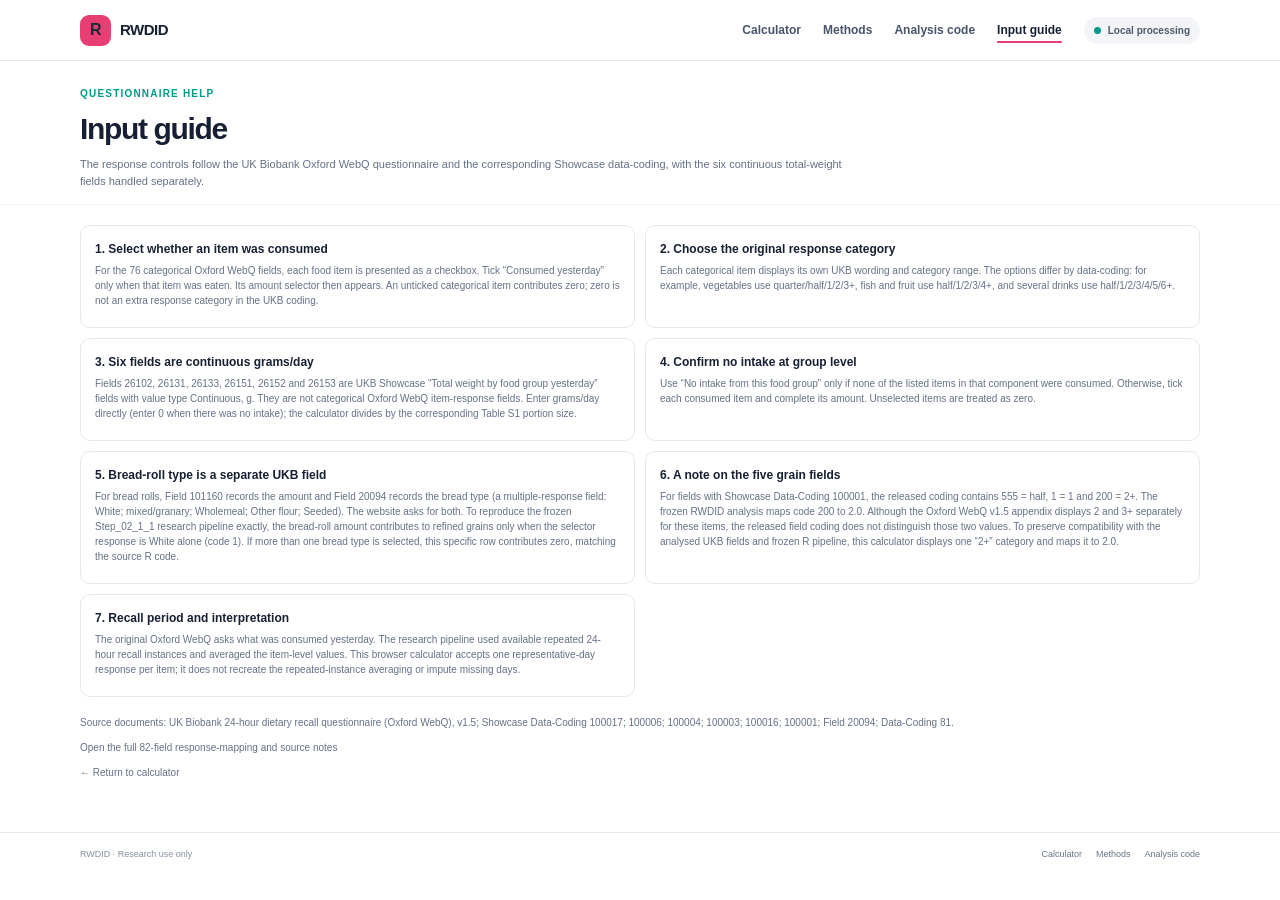
==== commit 12822fa0: "Add files via upload" ====
--- a/input-guide.html
+++ b/input-guide.html
@@ -5,8 +5,8 @@
   <meta name="viewport" content="width=device-width, initial-scale=1">
   <meta name="description" content="UK Biobank Oxford WebQ response options and input instructions for the 15-component RWDID calculator.">
   <title>RWDID | Input Guide</title>
-  <link rel="stylesheet" href="assets/styles.css">
-  <script defer src="assets/palette.js"></script>
+  <link rel="stylesheet" href="assets/styles.css?v=20261124-v5">
+  <script defer src="assets/palette.js?v=20261124-v5"></script>
 </head>
 <body>
 <header class="topbar"><div class="container nav">
@@ -42,11 +42,15 @@
         <p>Use “No intake from this food group” only if none of the listed items in that component were consumed. Otherwise, tick each consumed item and complete its amount. Unselected items are treated as zero.</p>
       </article>
       <article class="guide-card">
-        <h2>5. A note on the five grain fields</h2>
+        <h2>5. Bread-roll type is a separate UKB field</h2>
+        <p>For bread rolls, Field 101160 records the amount and Field 20094 records the bread type (a multiple-response field: White; mixed/granary; Wholemeal; Other flour; Seeded). The website asks for both. To reproduce the frozen Step_02_1_1 research pipeline exactly, the bread-roll amount contributes to refined grains only when the selector response is White alone (code 1). If more than one bread type is selected, this specific row contributes zero, matching the source R code.</p>
+      </article>
+      <article class="guide-card">
+        <h2>6. A note on the five grain fields</h2>
         <p>For fields with Showcase Data-Coding 100001, the released coding contains 555 = half, 1 = 1 and 200 = 2+. The frozen RWDID analysis maps code 200 to 2.0. Although the Oxford WebQ v1.5 appendix displays 2 and 3+ separately for these items, the released field coding does not distinguish those two values. To preserve compatibility with the analysed UKB fields and frozen R pipeline, this calculator displays one “2+” category and maps it to 2.0.</p>
       </article>
       <article class="guide-card">
-        <h2>6. Recall period and interpretation</h2>
+        <h2>7. Recall period and interpretation</h2>
         <p>The original Oxford WebQ asks what was consumed yesterday. The research pipeline used available repeated 24-hour recall instances and averaged the item-level values. This browser calculator accepts one representative-day response per item; it does not recreate the repeated-instance averaging or impute missing days.</p>
       </article>
     </div>
@@ -57,7 +61,9 @@
       <a href="https://biobank.ndph.ox.ac.uk/showcase/coding.cgi?id=100004" target="_blank" rel="noopener">100004</a>;
       <a href="https://biobank.ndph.ox.ac.uk/showcase/coding.cgi?id=100003" target="_blank" rel="noopener">100003</a>;
       <a href="https://biobank.ndph.ox.ac.uk/showcase/coding.cgi?id=100016" target="_blank" rel="noopener">100016</a>;
-      <a href="https://biobank.ndph.ox.ac.uk/showcase/coding.cgi?id=100001" target="_blank" rel="noopener">100001</a>.
+      <a href="https://biobank.ndph.ox.ac.uk/showcase/coding.cgi?id=100001" target="_blank" rel="noopener">100001</a>;
+      <a href="https://biobank.ndph.ox.ac.uk/ukb/field.cgi?id=20094" target="_blank" rel="noopener">Field 20094</a>;
+      <a href="https://biobank.ndph.ox.ac.uk/ukb/coding.cgi?id=81" target="_blank" rel="noopener">Data-Coding 81</a>.
     </p>
     <p class="section-intro"><a href="docs/ukb_questionnaire_response_mapping.md">Open the full 82-field response-mapping and source notes</a></p>
     <p class="section-intro"><a href="index.html#calculator">← Return to calculator</a></p>
--- a/assets/styles.css
+++ b/assets/styles.css
@@ -56,6 +56,15 @@
 .group-tools{display:flex;align-items:center;justify-content:space-between;gap:10px;margin-bottom:9px}
 .no-intake{display:flex;align-items:center;gap:7px;color:#536075;font-size:10px}
 .no-intake input{accent-color:var(--friendly-4);width:14px;height:14px}
+.group-hint{font-size:9px;color:#98a2b3;flex:1;text-align:right}
+.item-response{display:grid;gap:6px;margin-top:8px}
+.item-consumed{display:flex;align-items:center;gap:7px;color:#536075;font-size:10px;cursor:pointer}
+.item-consumed input{accent-color:var(--friendly-4);width:14px;height:14px;margin:0}
+.amount-control{display:grid;gap:4px}
+.amount-control[hidden]{display:none}
+.amount-label{font-size:9px;color:#68758a;font-weight:650}
+.field-source-note{font-size:8px;line-height:1.4;color:#8a5a20;background:#fff9eb;border-left:2px solid #d9a441;padding:6px 7px;margin:6px 0 0;border-radius:3px}
+.field-caution{font-size:8px;line-height:1.4;color:#765b2b;background:#fffaf0;border-left:2px solid #e2c27c;padding:5px 7px;margin:6px 0 0;border-radius:3px}
 .clear-group{border:1px solid #d9dfe7;border-radius:7px;background:#fff;color:#68758a;font-size:10px;padding:4px 8px;cursor:pointer}
 .clear-group:hover{border-color:var(--friendly-4);color:#273349}
 .field-grid{display:grid;grid-template-columns:repeat(2,minmax(0,1fr));gap:8px}
@@ -151,6 +160,7 @@
 }
 @media(max-width:720px){
   .container{width:calc(100% - 26px)}
+  .group-hint{display:none}
   .nav{padding:9px 0;align-items:flex-start;flex-direction:column;gap:8px}
   .nav-links{gap:12px;font-size:10px}
   .local-pill{display:none}
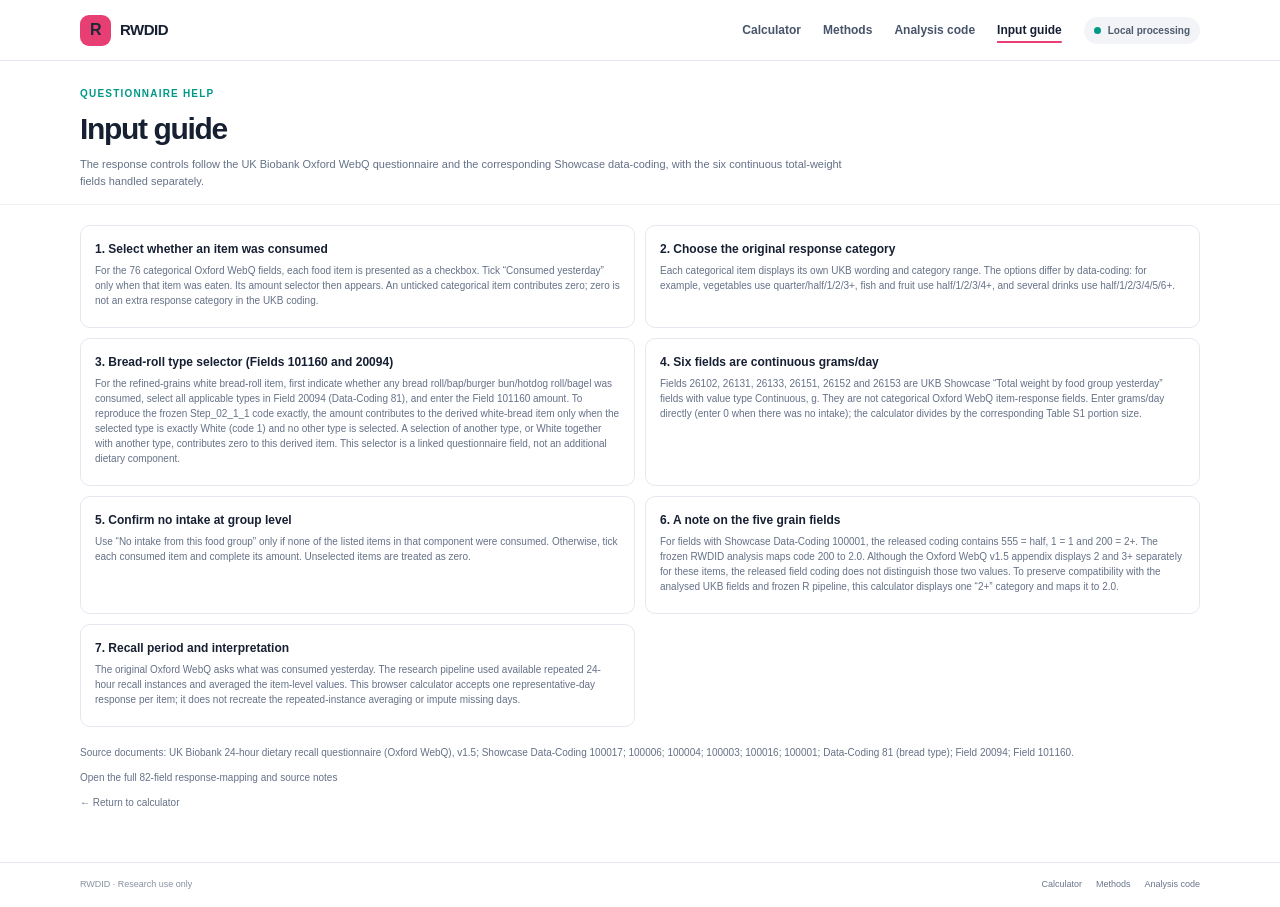
==== commit 847effcf: "Add files via upload" ====
--- a/input-guide.html
+++ b/input-guide.html
@@ -5,8 +5,8 @@
   <meta name="viewport" content="width=device-width, initial-scale=1">
   <meta name="description" content="UK Biobank Oxford WebQ response options and input instructions for the 15-component RWDID calculator.">
   <title>RWDID | Input Guide</title>
-  <link rel="stylesheet" href="assets/styles.css?v=20261124-v5">
-  <script defer src="assets/palette.js?v=20261124-v5"></script>
+  <link rel="stylesheet" href="assets/styles.css">
+  <script defer src="assets/palette.js"></script>
 </head>
 <body>
 <header class="topbar"><div class="container nav">
@@ -34,16 +34,16 @@
         <p>Each categorical item displays its own UKB wording and category range. The options differ by data-coding: for example, vegetables use quarter/half/1/2/3+, fish and fruit use half/1/2/3/4+, and several drinks use half/1/2/3/4/5/6+.</p>
       </article>
       <article class="guide-card">
-        <h2>3. Six fields are continuous grams/day</h2>
+        <h2>3. Bread-roll type selector (Fields 101160 and 20094)</h2>
+        <p>For the refined-grains white bread-roll item, first indicate whether any bread roll/bap/burger bun/hotdog roll/bagel was consumed, select all applicable types in Field 20094 (Data-Coding 81), and enter the Field 101160 amount. To reproduce the frozen Step_02_1_1 code exactly, the amount contributes to the derived white-bread item only when the selected type is exactly White (code 1) and no other type is selected. A selection of another type, or White together with another type, contributes zero to this derived item. This selector is a linked questionnaire field, not an additional dietary component.</p>
+      </article>
+      <article class="guide-card">
+        <h2>4. Six fields are continuous grams/day</h2>
         <p>Fields 26102, 26131, 26133, 26151, 26152 and 26153 are UKB Showcase “Total weight by food group yesterday” fields with value type Continuous, g. They are not categorical Oxford WebQ item-response fields. Enter grams/day directly (enter 0 when there was no intake); the calculator divides by the corresponding Table S1 portion size.</p>
       </article>
       <article class="guide-card">
-        <h2>4. Confirm no intake at group level</h2>
+        <h2>5. Confirm no intake at group level</h2>
         <p>Use “No intake from this food group” only if none of the listed items in that component were consumed. Otherwise, tick each consumed item and complete its amount. Unselected items are treated as zero.</p>
-      </article>
-      <article class="guide-card">
-        <h2>5. Bread-roll type is a separate UKB field</h2>
-        <p>For bread rolls, Field 101160 records the amount and Field 20094 records the bread type (a multiple-response field: White; mixed/granary; Wholemeal; Other flour; Seeded). The website asks for both. To reproduce the frozen Step_02_1_1 research pipeline exactly, the bread-roll amount contributes to refined grains only when the selector response is White alone (code 1). If more than one bread type is selected, this specific row contributes zero, matching the source R code.</p>
       </article>
       <article class="guide-card">
         <h2>6. A note on the five grain fields</h2>
@@ -62,8 +62,9 @@
       <a href="https://biobank.ndph.ox.ac.uk/showcase/coding.cgi?id=100003" target="_blank" rel="noopener">100003</a>;
       <a href="https://biobank.ndph.ox.ac.uk/showcase/coding.cgi?id=100016" target="_blank" rel="noopener">100016</a>;
       <a href="https://biobank.ndph.ox.ac.uk/showcase/coding.cgi?id=100001" target="_blank" rel="noopener">100001</a>;
+      <a href="https://biobank.ndph.ox.ac.uk/showcase/coding.cgi?id=81" target="_blank" rel="noopener">Data-Coding 81 (bread type)</a>;
       <a href="https://biobank.ndph.ox.ac.uk/ukb/field.cgi?id=20094" target="_blank" rel="noopener">Field 20094</a>;
-      <a href="https://biobank.ndph.ox.ac.uk/ukb/coding.cgi?id=81" target="_blank" rel="noopener">Data-Coding 81</a>.
+      <a href="https://biobank.ndph.ox.ac.uk/ukb/field.cgi?id=101160" target="_blank" rel="noopener">Field 101160</a>.
     </p>
     <p class="section-intro"><a href="docs/ukb_questionnaire_response_mapping.md">Open the full 82-field response-mapping and source notes</a></p>
     <p class="section-intro"><a href="index.html#calculator">← Return to calculator</a></p>
--- a/assets/styles.css
+++ b/assets/styles.css
@@ -62,6 +62,12 @@
 .item-consumed input{accent-color:var(--friendly-4);width:14px;height:14px;margin:0}
 .amount-control{display:grid;gap:4px}
 .amount-control[hidden]{display:none}
+.selector-control{display:grid;gap:6px;margin-top:8px}
+.selector-control[hidden]{display:none}
+.selector-option-list{display:grid;grid-template-columns:repeat(2,minmax(0,1fr));gap:5px}
+.selector-option{display:flex;align-items:flex-start;gap:6px;padding:6px 7px;border:1px solid #e6eaf0;border-radius:6px;background:#fff;color:#536075;font-size:9px;line-height:1.35}
+.selector-option input{flex:0 0 auto;margin:1px 0 0;accent-color:var(--friendly-1)}
+.selector-option:has(input:checked){border-color:var(--friendly-1);background:color-mix(in srgb,var(--friendly-1) 7%,white)}
 .amount-label{font-size:9px;color:#68758a;font-weight:650}
 .field-source-note{font-size:8px;line-height:1.4;color:#8a5a20;background:#fff9eb;border-left:2px solid #d9a441;padding:6px 7px;margin:6px 0 0;border-radius:3px}
 .field-caution{font-size:8px;line-height:1.4;color:#765b2b;background:#fffaf0;border-left:2px solid #e2c27c;padding:5px 7px;margin:6px 0 0;border-radius:3px}
@@ -170,6 +176,7 @@
   .sidebar{position:static;grid-template-columns:1fr 1fr;order:-1}
   .privacy-note{grid-column:1/-1}
   .field-grid{grid-template-columns:1fr}
+  .selector-option-list{grid-template-columns:1fr}
   .method-grid,.guide-grid{grid-template-columns:1fr}
 }
 @media(max-width:460px){
